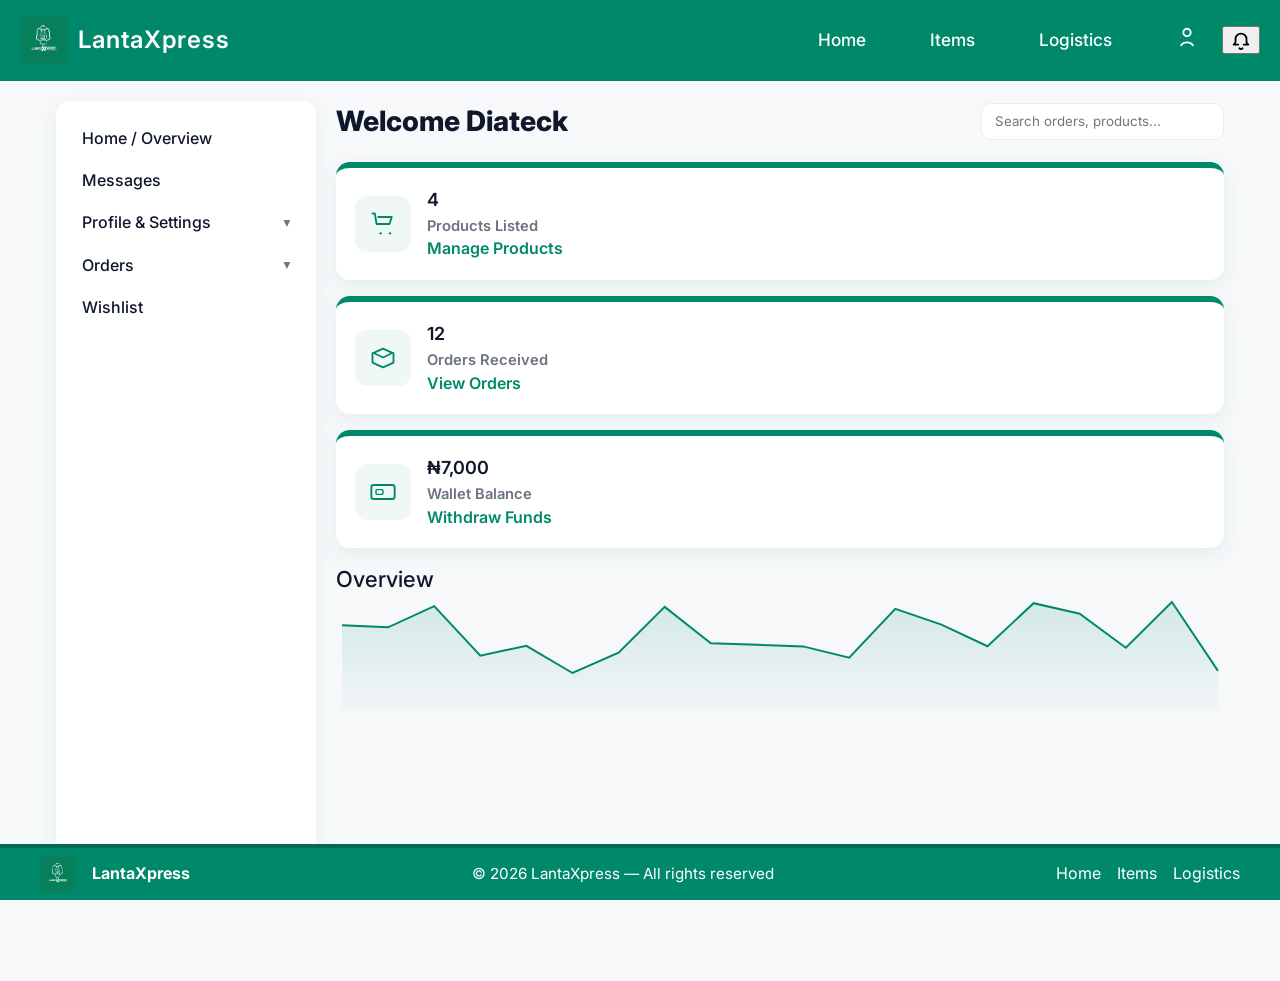
==== account.html @ f7e136f2 "feat(header): restore hamburger menu and add notification bell on account page" ====
<!doctype html>
<html lang="en">
<head>
  <meta charset="utf-8">
  <meta name="viewport" content="width=device-width,initial-scale=1">
  <title>Account Dashboard - Lanta Xpress</title>
  <link rel="preconnect" href="https://fonts.googleapis.com">
  <link rel="preconnect" href="https://fonts.gstatic.com" crossorigin>
  <link href="https://fonts.googleapis.com/css2?family=Inter:wght@400;500;600&family=Roboto:wght@400;500&display=swap" rel="stylesheet">
  <link rel="stylesheet" href="style.css">
  <style>
    /* Dashboard responsive layout and styles inspired by the provided screenshot */
    :root { --dash-bg: #f6f8fa; --card-bg: #fff; --accent: #00886a; --accent-2: #3dbb8d; --muted:#6b7280; --shadow: 0 6px 18px rgba(0,136,106,0.08); }
    html,body{height:100%;}
    body { margin:0; display:flex; flex-direction:column; min-height:100vh; font-family: Inter, system-ui, -apple-system, 'Segoe UI', Roboto, 'Helvetica Neue', Arial; background:var(--dash-bg); color:#111827; }
    main.container{flex:1 0 auto}
    header.header{background:var(--accent);padding:1rem 1.25rem;border-bottom:1px solid rgba(0,0,0,0.04);color:#fff}
    header.header .brand-name, header.header .header-icons, header.header .nav a{color:#fff}
    /* remove white frame so header appears as a plain green bar */
    header.header .logo{background:transparent;padding:0;border-radius:8px}
    .menu-btn{background:transparent;border:0;color:#fff;font-size:20px;padding:6px 8px;border-radius:6px}
    .nav a{color:inherit}
    .logo-area{display:flex;align-items:center;gap:.6rem}
    .logo{width:48px;height:48px;border-radius:8px;object-fit:cover}
    .brand-name{font-weight:700;color:var(--muted)}
    .container{max-width:1200px;margin:1.25rem auto;padding:0 1rem}

    /* Two-column layout: left sidebar, right content */
    .ax-layout{display:flex;gap:1.25rem;align-items:flex-start}
    .ax-sidebar{width:260px;background:var(--card-bg);padding:1rem;border-radius:14px;box-shadow:var(--shadow);height:calc(100vh - 120px);overflow:auto;position:sticky;top:20px}
    .ax-main{flex:1}

    /* Top welcome header inside main area */
    .ax-topbar-row{display:flex;align-items:center;justify-content:space-between;margin-bottom:1.25rem}
    .ax-welcome{font-size:28px;font-weight:800;color:#0f172a}
    .ax-actions input{padding:.6rem .8rem;border-radius:10px;border:1px solid #e6eef6;min-width:220px}

    /* Big vertical cards matching screenshot */
    .ax-cards{display:flex;flex-direction:column;gap:1rem;margin-bottom:1rem}
    .ax-card{display:flex;align-items:center;gap:1rem;background:var(--card-bg);padding:1.2rem;border-radius:14px;border-top:6px solid var(--accent);box-shadow:var(--shadow)}
    .ax-card .ax-icon{width:56px;height:56px;background:rgba(0,136,106,0.06);border-radius:12px;display:flex;align-items:center;justify-content:center;color:var(--accent);font-size:22px}
    .ax-card-title{font-size:0.92rem;color:var(--muted);font-weight:600}
    .ax-card-value{font-size:18px;font-weight:600;color:#0f172a;margin-bottom:.2rem}
    .ax-card .ax-icon svg{display:block;max-width:28px;max-height:28px}
    .ax-card-action .ax-link {
      color: var(--accent);
      font-weight: 600;
      text-decoration: none;
    }
    .ax-card-action .ax-link:hover { text-decoration: underline; }

    /* Sections and tables */
    .ax-sections{margin-top:0}
    .ax-section{background:transparent;padding:0}
    .ax-table{width:100%;border-collapse:collapse;background:var(--card-bg);border-radius:10px;overflow:hidden}
    .ax-table th,.ax-table td{padding:.85rem;border-bottom:1px solid #f3f4f6}

    /* Sidebar nav styles */
    .ax-side-nav ul{list-style:none;padding:0;margin:0}
    .ax-side-nav li{margin:0}
    .ax-side-nav a{display:flex;align-items:center;gap:.6rem;padding:.6rem;border-radius:10px;color:#0f172a;text-decoration:none;position:relative}
    .ax-side-nav a:hover{background:rgba(0,136,106,0.04)}
    /* submenu hidden by default, shown when parent has .open */
    .ax-side-sub{display:none;padding-left:.6rem;margin-top:.25rem}
    .ax-side-item.open > .ax-side-sub{display:block}
    /* small arrow indicator on links that have children */
    .ax-side-link.has-children::after{
      content: '▾';
      position: absolute;
      right: 0.6rem;
      font-size: 0.85rem;
      color: var(--muted);
      transform-origin: center;
      transition: transform .18s ease;
    }
    .ax-side-item.open > .ax-side-link.has-children::after{ transform: rotate(180deg); color: var(--accent); }
    .ax-side-nav a.active{background:linear-gradient(90deg,var(--accent),var(--accent-2));color:#fff}
    .ax-side-sub{padding-left:.6rem;margin-top:.25rem}

    /* Responsive: tablet and below stack sidebar on top */
    @media (max-width:1024px){ .container{max-width:960px} .ax-sidebar{width:240px;height:auto;position:relative;top:auto} }
    @media (max-width:800px){ .ax-layout{flex-direction:column} .ax-sidebar{width:100%;height:auto;position:relative} .ax-welcome{font-size:22px} .ax-cards{flex-direction:row;flex-wrap:wrap} .ax-card{flex:1 1 48%} }
      /* On small screens hide the sidebar by default and let the header hamburger toggle it */
      @media (max-width:800px) {
        .ax-sidebar { display: none; }
        .ax-layout.ax-sidebar-open .ax-sidebar { display: block; }
        /* when sidebar opens, push main content below for clarity */
        .ax-layout.ax-sidebar-open .ax-main { margin-top: 0.75rem; }
      }
    @media (max-width:480px){ .ax-card{flex:1 1 100%} .ax-welcome{font-size:18px} .ax-actions input{min-width:120px} }
    /* On small screens hide the header dropdown completely and use the sidebar */
    .menu-backdrop{display:none !important}
    @media (max-width:600px) {
      .nav ul { display: none !important; }
      .nav .nav-close { display: none !important; }
      #menu-backdrop { display: none !important; }
    }
    /* Desktop / tablet footer + hide mobile-only elements on larger viewports */
    @media (min-width:800px) {
      .mobile-bottom-nav { display: none; }
      .site-footer { display: block; }
      /* make footer fixed to viewport bottom on larger screens and ensure content has padding */
      .site-footer { position: fixed; left: 0; right: 0; bottom: 0; height: 56px; z-index: 1500; display:flex; align-items:center; }
      main.container { padding-bottom: 80px; }
      /* remove the X icon on larger screens */
      .nav .nav-close { display: none !important; }
    }
    /* Footer styling: green background, green top border, white text */
    .site-footer {
      background: var(--accent);
      color: #fff;
      border-top: 4px solid #006b54;
      flex-shrink: 0;
    }
    .site-footer .container { color: #fff !important; }
    .site-footer a { color: #fff !important; text-decoration: none; }
    .site-footer a:hover { text-decoration: underline; opacity: 1; }
    /* Hide the desktop footer on mobile devices since mobile bottom nav exists */
    @media (max-width:799px) {
      .site-footer { display: none !important; }
    }
  </style>
  <link rel="stylesheet" href="typography.css">
</head>
<body>
  <header class="header">
    <div class="logo-area"><img src="assets/lantalogo2.jpg" alt="Lanta" class="logo"><span class="brand-name">LantaXpress</span></div>
    <nav class="nav">
      <ul id="main-menu">
        <li><a href="index.html">Home</a></li>
        <li><a href="items.html">Items</a></li>
        <li><a href="logistics.html">Logistics</a></li>
        <li>
          <a href="account.html" aria-label="Account" title="Account">
            <svg width="22" height="22" viewBox="0 0 24 24" fill="none" stroke="currentColor" stroke-width="2" stroke-linecap="round" stroke-linejoin="round" aria-hidden="true">
              <circle cx="12" cy="7" r="4" />
              <path d="M5.5 21a8.38 8.38 0 0 1 13 0" />
            </svg>
          </a>
        </li>
      </ul>
      <button type="button" class="nav-close" aria-label="Close menu">✕</button>
    </nav>
    <div class="header-icons">
      <div style="display:flex;align-items:center;gap:0.5rem">
        <button class="menu-btn" aria-label="Toggle menu" aria-expanded="false" aria-controls="main-menu">☰</button>
        <button class="notif-btn" aria-label="Notifications">
          <svg class="notif-icon" width="22" height="22" viewBox="0 0 24 24" fill="none" stroke="currentColor" stroke-width="2" stroke-linecap="round" stroke-linejoin="round" aria-hidden="true">
            <path d="M15 17h5l-1.405-1.405A2.032 2.032 0 0 1 18 14.158V11a6 6 0 1 0-12 0v3.159c0 .538-.214 1.055-.595 1.436L4 17h5" />
            <path d="M13.73 21a2 2 0 0 1-3.46 0" />
          </svg>
        </button>
      </div>
    </div>
  </header>
  <div id="menu-backdrop" class="menu-backdrop" aria-hidden="true"></div>

  <main class="container">
    <div id="account-dashboard" class="ax-layout">
      <aside class="ax-sidebar">
        <button class="ax-sidebar-toggle">Toggle</button>
        <!-- Sidebar items inserted by script -->
      </aside>
      <section class="ax-main">
        <!-- Main content injected by script -->
      </section>
    </div>
  </main>

  <script src="script.js"></script>
  <nav class="mobile-bottom-nav">
    <a href="index.html" class="nav-item">
      <span class="nav-icon"> 
        <svg width="22" height="22" viewBox="0 0 24 24" fill="none" stroke="#00886a" stroke-width="2" stroke-linecap="round" stroke-linejoin="round"><path d="M3 12L12 3l9 9"/><path d="M9 21V9h6v12"/></svg>
      </span>
      <span class="nav-label">Home</span>
    </a>
    <a href="items.html" class="nav-item">
      <span class="nav-icon">
        <svg width="22" height="22" viewBox="0 0 24 24" fill="none" stroke="#00886a" stroke-width="2" stroke-linecap="round" stroke-linejoin="round"><circle cx="9" cy="21" r="1"/><circle cx="20" cy="21" r="1"/><path d="M1 1h4l2.68 13.39a2 2 0 0 0 2 1.61h9.72a2 2 0 0 0 2-1.61L23 6H6"/></svg>
      </span>
      <span class="nav-label">Items</span>
    </a>
    <a href="logistics.html" class="nav-item">
      <span class="nav-icon">
        <svg width="22" height="22" viewBox="0 0 24 24" fill="none" stroke="#00886a" stroke-width="2" stroke-linecap="round" stroke-linejoin="round"><circle cx="12" cy="12" r="10"/><path d="M12 8v4l3 3"/></svg>
      </span>
      <span class="nav-label">Logistics</span>
    </a>
    <a href="account.html" class="nav-item active">
      <span class="nav-icon">
        <svg width="22" height="22" viewBox="0 0 24 24" fill="none" stroke="#00886a" stroke-width="2" stroke-linecap="round" stroke-linejoin="round"><circle cx="12" cy="7" r="4"/><path d="M5.5 21a8.38 8.38 0 0 1 13 0"/></svg>
      </span>
      <span class="nav-label">Account</span>
    </a>
  </nav>
  <!-- Footer for larger screens (desktop / laptop / tablet) -->
  <footer class="site-footer" role="contentinfo" aria-label="Site footer">
    <div class="container" style="display:flex;align-items:center;justify-content:space-between;padding:1rem 0;">
      <div style="display:flex;align-items:center;gap:1rem">
        <img src="assets/lantalogo2.jpg" alt="Lanta" style="width:36px;height:36px;border-radius:6px;object-fit:cover">
        <div style="font-weight:700">LantaXpress</div>
      </div>
      <div style="font-size:.95rem">© 2026 LantaXpress — All rights reserved</div>
      <div style="display:flex;gap:1rem">
        <a href="index.html" style="text-decoration:none">Home</a>
        <a href="items.html" style="text-decoration:none">Items</a>
        <a href="logistics.html" style="text-decoration:none">Logistics</a>
      </div>
    </div>
  </footer>
</body>
</html>
---- style.css ----
@media (min-width: 601px) {
  .mobile-cart-btn {
    display: none !important;
  }
}
@media (min-width: 601px) {
  .mobile-bottom-nav {
    display: none !important;
  }
}
@media (max-width: 600px) {
  .hero-marquee {
    width: 100vw;
    min-width: 0;
    max-width: 100vw;
    height: 90px;
    margin-left: 0;
    margin-right: 0;
    border-radius: 14px;
    overflow-x: auto;
    background: #e6f7f3;
    border: 1.5px solid #d0eae2;
    box-shadow: 0 2px 8px rgba(0,0,0,0.04);
    padding: 0.1rem 0;
    display: flex;
    align-items: center;
    justify-content: flex-start;
    margin-bottom: 0.1rem;
    box-sizing: border-box;
    .header-icons {
      flex-direction: row;
      gap: 0.5rem;
      align-items: center;
      justify-content: flex-end;
    }
    .cart-btn, .menu-btn {
      display: flex;
      align-items: center;
      justify-content: center;
      padding: 0.1rem;
    }
    .cart-icon {
      width: 20px;
      height: 20px;
    }
  }
  .marquee-track {
    gap: 0.4rem;
    align-items: center;
    padding-left: 0.1rem;
  }
  .marquee-item {
    background: #fff;
    border-radius: 10px;
    box-shadow: 0 1px 4px rgba(0,0,0,0.08);
    width: 60px;
    height: 60px;
    display: flex;
    align-items: center;
    justify-content: center;
    margin-bottom: 0;
    padding: 2px;
  }
  .marquee-track img {
    width: 80px;
    height: 80px;
    border-radius: 14px;
    background: #fff;
    box-shadow: 0 2px 8px rgba(0,0,0,0.08);
    margin-bottom: 0;
    display: block;
    object-fit: cover;
  }
}
/* Lanta Xpress Professional E-commerce Styles */
.cart-btn {
  background: none !important;
  border: none !important;
  box-shadow: none !important;
  padding: 0.1rem;
  display: flex;
  align-items: center;
  justify-content: center;
  cursor: pointer;
}
.cart-icon {
  width: 22px;
  height: 22px;
  stroke: #fff;
  display: block;
  background: none !important;
  box-shadow: none !important;
  border: none !important;
}
  .cart-btn {
    background: none !important;
    border: none !important;
    box-shadow: none !important;
    padding: 0.1rem;
    display: flex;
    align-items: center;
    justify-content: center;
    cursor: pointer;
  }
  .cart-icon {
    width: 20px;
    height: 20px;
    stroke: #fff;
    background: none !important;
    box-shadow: none !important;
    border: none !important;
  }
:root {
  --green: #00886a;
  --accent: #ff7a3d;
  --dark: #2b0b0b;
  --light: #e6f7f3;
  --gray: #f8f8f8;
  --radius: 16px;
  --shadow: 0 4px 16px rgba(0,0,0,0.10);
  --font-main: 'Segoe UI', Arial, sans-serif;
}

html, body {
  height: 100%;
  margin: 0;
  padding: 0;
  font-family: var(--font-main);
  background: var(--gray);
  color: var(--dark);
}

body {
  min-height: 100vh;
  display: flex;
  flex-direction: column;
}
main {
  flex: 1 0 auto;
}

/* ===== Responsive layout helpers (fluid, safe under zoom) ===== */
/* Use box-sizing everywhere for predictable sizing */
*, *::before, *::after { box-sizing: border-box; }

/* Fluid typography that scales gently across viewports */
html { font-size: clamp(14px, 1.05vw + 0.6rem, 18px); }

/* Reusable centered container with safe max width */
.container {
  width: 100%;
  max-width: 1200px; /* desktop cap */
  margin-left: auto;
  margin-right: auto;
  padding-left: 1rem;
  padding-right: 1rem;
}

/* Make images and media responsive so they never overflow their containers */
img, picture, video, iframe { max-width: 100%; height: auto; display: block; }

/* Flexible product grid fallback (keeps items inside viewport when zoomed) */
.products-cards, .item-cards {
  display: grid;
  grid-template-columns: repeat(auto-fit, minmax(160px, 1fr));
  gap: 1rem;
}

/* Prevent accidental horizontal overflow while keeping accessibility preserved.
   If you see clipped content, increase container padding or adjust specific elements. */
html, body { overflow-x: hidden; }

/* Slightly narrower container on tablets to keep comfortable line-length */
@media (min-width: 769px) and (max-width: 1024px) {
  .container { max-width: 900px; }
}

@media (max-width: 768px) {
  .container { padding-left: 0.75rem; padding-right: 0.75rem; }
}

/* End responsive helpers */

/* Category sections: hidden by default, shown when activated by JS */
.category-section { display: none; }
.category-section.active { display: block; }

/* Make All Products board clearly clickable */
.section[data-category="appliances"] { cursor: pointer; }

/* Sidebar category link styling: match site green and remove underlines */
.sidebar a.category-link {
  color: var(--green);
  text-decoration: none;
  display: inline-block;
}
.sidebar a.category-link:visited {
  color: var(--green);
}
.sidebar a.category-link:hover,
.sidebar li.active a.category-link {
  color: var(--green);
  text-decoration: none;
  font-weight: 700;
}
.sidebar a.category-link:focus {
  outline: 3px solid rgba(0,136,106,0.12);
  outline-offset: 2px;
}


.header {
  display: flex;
  align-items: center;
  background: var(--green);
  padding: 0.75rem 1rem;
  position: sticky;
  top: 0;
  z-index: 10;
}

/* Header icons spacing and icon styles */
.header .header-icons { display:flex; align-items:center; margin-left: 0.5rem; }
.header .header-icons .cart-btn { margin-right: 0.4rem; }
.notif-icon { width:22px; height:22px; display:block; stroke:currentColor; }

@media (min-width: 601px) {
  .header {
    display: flex;
    align-items: center;
    justify-content: space-between;
  }
  .logo-area {
    flex: 0 0 auto;
  }
  .nav {
    display: flex;
    align-items: center;
    margin-left: auto;
  }
  #main-menu {
    display: flex;
    align-items: center;
    flex-direction: row;
  }
  .cart-btn {
    margin-right: 0.5rem;
    order: 0;
  }
  #main-menu > .cart-btn {
    margin-right: 0.5rem;
    order: 0;
  }
  #main-menu > li {
    order: 1;
  }
}
.logo-area {
  display: flex;
  align-items: center;
  gap: 0.5rem;
}
.logo {
  height: 48px;
  border-radius: 8px;
}
.brand-name {
  color: #fff;
  font-size: 1.5rem;
  font-weight: bold;
  letter-spacing: 1px;
}
.nav ul {
  list-style: none;
  display: flex;
  gap: 2rem;
  margin: 0;
  padding: 0;
}
.nav a {
  color: #fff;
  text-decoration: none;
  font-weight: 500;
  font-size: 1.08rem;
  padding: 0.5rem 1rem;
  border-radius: 6px;
  transition: background 0.2s;
}
.nav a:hover {
  background: rgba(255,255,255,0.10);
}
.menu-btn {
  display: none;
}
@media (max-width: 700px) {
  .nav ul { gap: 1rem; }
  .brand-name { font-size: 1.1rem; }

/* Mobile: keep category options visible at top by making sidebar sticky */
@media (max-width: 600px) {
  .sidebar {
    position: sticky;
    top: 68px; /* leave space for the sticky header */
    z-index: 15;
    background: #fff;
    padding-top: 0.45rem;
    padding-bottom: 0.45rem;
    margin-bottom: 0.5rem;
  }
  .sidebar ul {
    display: flex;
    flex-direction: row;
    gap: 0.8rem;
    overflow-x: auto;
    padding-left: 0.6rem;
    padding-right: 0.6rem;
    margin: 0;
  }
  .sidebar li { margin-bottom: 0; white-space: nowrap; }
}
}

.hero {
  background: #fff;
  padding: 2rem 1rem 1.5rem 1rem;
  border-bottom: 4px solid var(--green);
  display: flex;
  flex-wrap: wrap;
  align-items: center;
  justify-content: space-between;
  gap: 2rem;
}
.hero-content {
  max-width: 480px;
}
.hero h1 {
  font-size: 2.3rem;
  font-weight: 800;
  margin: 0 0 1rem 0;
  color: var(--dark);
}
.highlight {
  color: var(--green);
}
.highlight-orange {
  color: var(--accent);
}
.subtitle {
  font-size: 1.1rem;
  color: var(--dark);
  margin-bottom: 1.2rem;
}
.cta-btn {
  display: inline-block;
  background: var(--green);
  color: #fff;
  padding: 0.75rem 2rem;
  border-radius: 30px;
  font-size: 1.1rem;
  text-decoration: none;
  font-weight: bold;
  transition: background 0.2s;
  box-shadow: var(--shadow);
}
.cta-btn:hover {
  background: var(--accent);
}
.hero-marquee {
  flex: 1 1 350px;
  min-width: 320px;
  overflow: hidden;
  border-radius: var(--radius);
  box-shadow: var(--shadow);
  background: var(--light);
  padding: 0.5rem 0;
  position: relative;
  height: 170px;
}
.marquee-track {
  display: flex;
  gap: 1.5rem;
  align-items: center;
  will-change: transform;
  animation: marquee-left 18s linear infinite;
}
.marquee-track img {
  flex-shrink: 0;
  width: 150px;
  height: 150px;
  object-fit: cover;
  border-radius: 12px;
  box-shadow: 0 2px 8px rgba(0,0,0,0.08);
  background: #fff;
}
@keyframes marquee-left {
  0% { transform: translateX(0); }
  100% { transform: translateX(-50%); }
}

.features {
  background: var(--light);
  padding: 2rem 1rem;
  color: var(--dark);
}
.features-list {
  display: flex;
  gap: 2rem;
  justify-content: center;
  margin-top: 1.5rem;
  flex-wrap: wrap;
}
.feature {
  background: #fff;
  border-radius: var(--radius);
  box-shadow: var(--shadow);
  padding: 2rem 1.5rem;
  width: 320px;
  min-width: 220px;
  border: 1px solid #e0e0e0;
  display: flex;
  flex-direction: column;
  align-items: flex-start;
  transition: box-shadow 0.2s;
  color: var(--dark);
  margin-bottom: 1rem;
}
.feature h3 {
  color: var(--green);
  margin-top: 0;
}
.feature:hover {
  box-shadow: 0 8px 24px rgba(0,136,106,0.12);
}

.items-section {
  background: #fff;
  padding: 2rem 1rem;
}
.items-section h2 {
  font-size: 2rem;
  color: var(--dark);
  margin-bottom: 1.5rem;
}
.item-cards {
/* Products section uses same grid as item-cards */
.products-cards {
  display: grid;
  grid-template-columns: repeat(auto-fit, minmax(220px, 1fr));
  gap: 2rem;
  justify-items: center;
}
  display: grid;
  grid-template-columns: repeat(auto-fit, minmax(220px, 1fr));
  gap: 2rem;
  justify-items: center;
}
.item-card {
/* Products section uses same card style as item-cards */
.products-cards .item-card {
  background: var(--light);
  border-radius: var(--radius);
  box-shadow: var(--shadow);
  padding: 1.2rem 1rem 1rem 1rem;
  width: 100%;
  max-width: 270px;
  min-width: 200px;
  display: flex;
  flex-direction: column;
  align-items: center;
  transition: box-shadow 0.2s, transform 0.2s;
  cursor: pointer;
}
.products-cards .item-card img {
  width: 100%;
  height: 140px;
  object-fit: cover;
  border-radius: 12px;
  margin-bottom: 0.7rem;
  background: #fff;
}
.products-cards .item-card h4 {
  margin: 0 0 0.3rem 0;
  color: var(--dark);
  font-size: 1.1rem;
  font-weight: 700;
  text-align: center;
}
.products-cards .item-price-rating {
  display: flex;
  justify-content: space-between;
  align-items: center;
  width: 100%;
  margin: 0.2rem 0 0.5rem 0;
  font-size: 1rem;
}
.products-cards .item-price {
  color: #00886a;
  font-weight: bold;
}
.products-cards .item-rating {
  color: #ff7a3d;
  font-weight: 600;
  font-size: 1rem;
  margin-left: 0.5rem;
}
.products-cards .add-to-cart-btn {
  width: 100%;
  padding: 0.5rem 0;
  background: #00886a;
  color: #fff;
  border: none;
  border-radius: 8px;
  font-size: 1rem;
  font-weight: 600;
  cursor: pointer;
  transition: background 0.2s;
  margin-top: 0.2rem;
  box-shadow: 0 2px 8px rgba(0,0,0,0.04);
}
.products-cards .add-to-cart-btn:hover {
  background: #ff7a3d;
}
.products-cards .item-card:hover {
  box-shadow: 0 8px 24px rgba(0,136,106,0.12);
  transform: translateY(-4px) scale(1.03);
}
  background: var(--light);
  border-radius: var(--radius);
  box-shadow: var(--shadow);
  padding: 1.2rem 1rem 1rem 1rem;
  width: 100%;
  max-width: 270px;
  min-width: 200px;
  display: flex;
  flex-direction: column;
  align-items: center;
  transition: box-shadow 0.2s, transform 0.2s;
  cursor: pointer;
}
.item-card img {
  width: 100%;
  height: 140px;
  object-fit: cover;
  border-radius: 12px;
  margin-bottom: 0.7rem;
  background: #fff;
}
.item-card h4 {
  margin: 0 0 0.3rem 0;
  color: var(--dark);
  font-size: 1.1rem;
  font-weight: 700;
  text-align: center;
}
.item-price-rating {
  display: flex;
  justify-content: space-between;
  align-items: center;
  width: 100%;
  margin: 0.2rem 0 0.5rem 0;
  font-size: 1rem;
}
.item-price {
  color: #00886a;
  font-weight: bold;
}
.item-rating {
  color: #ff7a3d;
  font-weight: 600;
  font-size: 1rem;
  margin-left: 0.5rem;
}
.add-to-cart-btn {
  width: 100%;
  padding: 0.5rem 0;
  background: #00886a;
  color: #fff;
  border: none;
  border-radius: 8px;
  font-size: 1rem;
  font-weight: 600;
  cursor: pointer;
  transition: background 0.2s;
  margin-top: 0.2rem;
  box-shadow: 0 2px 8px rgba(0,0,0,0.04);
}
.add-to-cart-btn:hover {
  background: #ff7a3d;
}
.item-card:hover {
  box-shadow: 0 8px 24px rgba(0,136,106,0.12);
  transform: translateY(-4px) scale(1.03);
}

.footer {
  background: var(--green);
  color: #fff;
  padding: 1.5rem 2rem;
  width: 100%;
  box-sizing: border-box;
  margin-top: auto;
}
.footer-content {
  display: flex;
  align-items: center;
  justify-content: center;
  gap: 1.5rem;
  max-width: 1200px;
  margin: 0 auto;
  padding: 0 1rem;
}
.footer-img {
  height: 48px;
  border-radius: 8px;
  box-shadow: 0 2px 8px rgba(0,0,0,0.10);
}
.footer-content p {
  font-size: 1.2rem;
  font-weight: 500;
  margin: 0;
}

@media (max-width: 1200px) {
  .item-card, .feature { width: 280px; }
}
@media (max-width: 900px) {
  .header { flex-direction: row; }
  .hero { flex-direction: column; align-items: flex-start; }
  .hero-marquee { min-width: 100%; }
  .features-list, .item-cards {
    flex-direction: column;
    align-items: center;
    width: 100%;
    max-width: 100vw;
    box-sizing: border-box;
  }
  .feature, .item-card {
    width: 95vw;
    max-width: 350px;
    min-width: 180px;
  }
}
@media (max-width: 700px) {
  .header { flex-direction: row; gap: 0.5rem; }
  .brand-name { font-size: 1.1rem; }
  .nav ul { gap: 0.5rem; }
}
@media (max-width: 600px) {
  .header { flex-direction: row; justify-content: space-between; align-items: center; gap: 0; padding: 0.5rem 0.5rem; }
  .logo { height: 36px; }
  .brand-name { font-size: 1rem; }
  .nav ul {
    flex-direction: column;
    gap: 0.5rem;
    position: absolute;
    top: 60px;
    right: 10px;
    background: var(--green);
    border-radius: 10px;
    box-shadow: 0 4px 16px rgba(0,0,0,0.10);
    padding: 1rem 1.5rem;
    display: none;
    z-index: 100;
  }
  .nav ul.show {
    display: flex;
  }
  .menu-btn {
    display: block;
    background: transparent;
    border: none;
    color: #fff;
    font-size: 2rem;
    margin-left: auto;
    z-index: 101;
  }
  .hero {
    flex-direction: column;
    align-items: flex-start;
    padding: 1rem 0.2rem 0.5rem 0.2rem;
    gap: 1rem;
  }
  .hero-content { max-width: 100%; }
  .hero h1 { font-size: 1.1rem; }
  .hero-marquee {
    width: 100vw;
    min-width: 0;
    max-width: 100vw;
    height: 100px;
    margin-left: -8px;
    margin-right: -8px;
    border-radius: 12px;
    overflow-x: hidden;
    background: #e6f7f3;
    border: 1.5px solid #d0eae2;
    box-shadow: 0 2px 8px rgba(0,0,0,0.04);
    padding: 0.5rem 0 0.2rem 0;
    display: flex;
    align-items: center;
    justify-content: flex-start;
    margin-bottom: 0.5rem;
  }
  .hero-marquee {
    margin-left: auto;
    margin-right: auto;
    box-sizing: border-box;
  }
  .feature {
    max-width: 95vw;
    width: 100%;
    margin-left: auto;
    margin-right: auto;
    box-sizing: border-box;
  }
  .item-cards {
    display: grid;
    grid-template-columns: 1fr 1fr;
    gap: 1rem;
    justify-items: center;
  }
  .item-card {
    width: 100%;
    max-width: 170px;
    min-width: 120px;
    padding: 0.7rem 0.4rem 0.5rem 0.4rem;
    box-sizing: border-box;
    border-radius: 14px;
    display: flex;
    flex-direction: column;
    align-items: center;
    justify-content: flex-start;
  }
  .item-card img {
    width: 100%;
    height: 80px;
    border-radius: 10px;
    object-fit: cover;
    margin-bottom: 0.3rem;
  }
  .item-card h4 {
    font-size: 0.95rem;
    text-align: center;
    margin: 0 0 0.2rem 0;
    font-weight: 700;
  }
  .item-price-rating {
    font-size: 0.9rem;
    margin-bottom: 0.2rem;
  }
  .add-to-cart-btn {
    font-size: 0.9rem;
    padding: 0.35rem 0;
  }
  .recent-listings-section {
    background: #fff;
    padding: 2rem 1rem;
    margin-top: 1.5rem;
  }
  .recent-listings-cards {
    display: grid;
    grid-template-columns: 1fr 1fr;
    gap: 1rem;
    justify-items: center;
  }
  .recent-listing-card {
    width: 90px;
    height: 110px;
    min-width: 0;
    max-width: 100%;
    padding: 0.5rem 0.3rem 0.3rem 0.3rem;
    box-sizing: border-box;
    margin: 0;
    border-radius: 14px;
    background: #e6f7f3;
    display: flex;
    flex-direction: column;
    align-items: center;
    justify-content: flex-start;
    box-shadow: 0 2px 8px rgba(0,0,0,0.04);
  }
  .recent-listing-card img {
    width: 80px;
    height: 60px;
    border-radius: 10px;
    object-fit: cover;
    margin-bottom: 0.3rem;
  }
  .recent-listing-card h4 {
    font-size: 0.85rem;
    text-align: center;
    margin: 0;
    font-weight: 600;
    color: #2b0b0b;
  }
  .recent-listing-price {
    color: #00886a;
    font-weight: bold;
    font-size: 0.85rem;
    margin-top: 0.1rem;
  }
  .footer {
    display: none !important;
  }
  .mobile-bottom-nav {
    position: fixed;
    left: 0;
    right: 0;
    bottom: 0;
    width: 100vw;
    height: 60px;
    background: #fff;
    border-top: 1.5px solid #e0e0e0;
    display: flex;
    justify-content: space-around;
    align-items: center;
    z-index: 1000;
    box-shadow: 0 -2px 8px rgba(0,0,0,0.04);
  }
  .mobile-bottom-nav .nav-item {
    display: flex;
    flex-direction: column;
    align-items: center;
    justify-content: center;
    color: #00886a;
    text-decoration: none;
    font-size: 0.85rem;
    flex: 1;
    height: 100%;
    transition: color 0.2s;
  }
  .mobile-bottom-nav .nav-item:active,
  .mobile-bottom-nav .nav-item:focus {
    color: #ff7a3d;
  }
  .mobile-bottom-nav .nav-icon {
    font-size: 1.4rem;
    margin-bottom: 2px;
    display: block;
  }
  .mobile-bottom-nav .nav-logo {
    width: 22px;
    height: 22px;
    border-radius: 50%;
    margin-bottom: 2px;
    object-fit: cover;
    border: 1.5px solid #00886a;
  }
  .mobile-bottom-nav .nav-label {
    font-size: 0.75rem;
    margin-top: 0;
    font-weight: 500;
  }
  body {
    padding-bottom: 60px !important;
  }
  main, .items-section, .recent-listings-section {
    padding-bottom: 80px !important;
  }
  .item-cards {
    display: grid;
    grid-template-columns: 1fr 1fr;
    gap: 0.3rem;
    justify-items: center;
  }
  .item-card {
    opacity: 0;
    transform: translate3d(0,0,0);
    will-change: transform, opacity;
    transition: transform 320ms cubic-bezier(.2,.8,.2,1), opacity 220ms ease-in;
  }
  .item-card.slide-in-left,
  .item-card.slide-in-right {
    opacity: 1;
    transform: translate3d(0,0,0);
    transition-delay: 0s;
  }
  /* smaller translate distance and 3D transform for GPU acceleration */
  .item-cards .item-card:nth-child(odd):not(.slide-in-left) {
    transform: translate3d(-24px,0,0);
  }
  .item-cards .item-card:nth-child(even):not(.slide-in-right) {
    transform: translate3d(24px,0,0);
  }
}
/* Make footer sit at the bottom on tablet devices (prevent it floating mid-page) */
@media (min-width: 601px) and (max-width: 1024px) {
  .footer {
    position: fixed;
    left: 0;
    right: 0;
    bottom: 0;
    width: 100%;
    z-index: 900;
    box-shadow: 0 -4px 12px rgba(0,0,0,0.08);
    margin-top: 0; /* ensure no auto margin interferes */
  }
  /* prevent content from being hidden behind the fixed footer */
  body {
    padding-bottom: 90px; /* footer height + some breathing room */
  }
  main {
    padding-bottom: 0; /* keep any existing padding rules from doubling */
  }
}

/* ===== Logistics page specific styles ===== */
.logistics-hero {
  background: linear-gradient(180deg, rgba(0,136,106,0.06), rgba(255,255,255,0));
  padding: 2.2rem 0.8rem;
  border-bottom: 1px solid rgba(0,0,0,0.04);
}
.features-list { gap: 1rem; }
.cards { display:flex; gap:1rem; flex-wrap:wrap; }
.card, .feature { min-height:140px; }
.tabs { display:flex; gap:.6rem; }
.tab { padding:.5rem 0.9rem; border-radius:10px; background:#fff; border:1px solid #e8e8e8; cursor:pointer; font-weight:600; }
.tab.active { background:linear-gradient(90deg,var(--green),var(--accent)); color:#fff; box-shadow: 0 6px 18px rgba(0,136,106,0.12); }
.booking-form { display:flex; flex-direction:column; gap:.6rem; max-width:720px; }
.booking-form label { display:flex; flex-direction:column; gap:.35rem; font-size:0.98rem; }
.booking-form input[type="text"], .booking-form input[type="tel"], .booking-form textarea { padding:.6rem .8rem; border-radius:10px; border:1px solid #e6e6e6; background:#fff; }
.booking-form textarea { resize:vertical; }
.booking-form .cta-btn { padding:.6rem 1rem; border-radius:10px; }
#form-message { font-weight:700; }

@media (max-width: 700px) {
  .booking-form { width: 100%; }
  .tabs { gap:.4rem; }
  .tab { flex:1; text-align:center; }
}

/* end logistics styles */

/* ===== Animations (subtle, performant) ===== */
.fade-in-up { opacity: 0; transform: translateY(12px); transition: opacity 420ms ease, transform 420ms cubic-bezier(.2,.9,.2,1); }
.fade-in-up.visible { opacity: 1; transform: translateY(0); }

.feature { transition: transform 260ms ease, box-shadow 260ms ease; }
.feature:hover { transform: translateY(-6px) scale(1.01); box-shadow: 0 12px 36px rgba(0,136,106,0.12); }

.hero h1 { display:inline-block; transform-origin: left center; }
.heading-appear { opacity:0; transform: translateY(-8px) scale(.995); transition: transform 420ms cubic-bezier(.2,.9,.2,1), opacity 420ms ease; }
.heading-appear.visible { opacity:1; transform: translateY(0) scale(1); }

/* small pulse for CTA on hover */
.cta-btn { transition: transform 180ms ease, box-shadow 180ms ease; }
.cta-btn:hover { transform: translateY(-3px); box-shadow: 0 10px 30px rgba(0,0,0,0.08); }

/* subtle tab pulse on active */
.tab.active { animation: tabPulse 1500ms infinite; }
@keyframes tabPulse { 0% { box-shadow: 0 6px 18px rgba(0,136,106,0.12); } 50% { box-shadow: 0 10px 28px rgba(0,136,106,0.10); } 100% { box-shadow: 0 6px 18px rgba(0,136,106,0.12); } }

@media (prefers-reduced-motion: reduce) {
  .fade-in-up, .heading-appear, .tab.active { transition: none; animation: none !important; }
}

/* end animations */

/* Logistics visual placeholder styles */
.logistics-visual {
  width: 320px;
  height: 220px;
  border-radius: 14px;
  overflow: hidden;
  background: linear-gradient(180deg, rgba(0,136,106,0.04), rgba(255,255,255,0.02));
  display:flex;
  align-items:center;
  justify-content:center;
  box-shadow: 0 8px 28px rgba(0,0,0,0.06);
  border: 1px solid rgba(0,0,0,0.04);
}
.logistics-visual img {
  width: 100%;
  height: 100%;
  object-fit: cover;
  display:block;
  transform-origin: center;
  transition: transform 420ms cubic-bezier(.2,.9,.2,1), filter 320ms ease;
}

/* gentle floating animation */
.logistics-visual img { animation: floatY 6s ease-in-out infinite; }
@keyframes floatY {
  0% { transform: translateY(0) scale(1); }
  50% { transform: translateY(-6px) scale(1.015); }
  100% { transform: translateY(0) scale(1); }
}

.logistics-visual:hover img { transform: scale(1.03) translateY(-4px); filter: saturate(1.06) contrast(1.02); }

@media (max-width: 900px) {
  .logistics-visual { width: 46vw; height: 180px; }
}

@media (max-width: 600px) {
  .logistics-visual { width: 95vw; height: 160px; margin: 0 auto; }
}

/* make sure fade-in is respected */
.logistics-visual.fade-in-up { opacity:0; transform: translateY(10px); }
.logistics-visual.fade-in-up.visible { opacity:1; transform: translateY(0); transition: opacity 520ms ease, transform 520ms cubic-bezier(.2,.9,.2,1); }

/* ===== Mobile spinner overlay ===== */
.mobile-spinner-overlay {
  position: fixed;
  inset: 0;
  display: flex;
  align-items: center;
  justify-content: center;
  background: rgba(255,255,255,0.65);
  z-index: 3000;
  pointer-events: none; /* allow taps to pass when not intended */
}
.mobile-spinner-overlay.visible { pointer-events: auto; }
.mobile-spinner {
  width: 56px;
  height: 56px;
  border-radius: 50%;
  border: 6px solid rgba(0,0,0,0.08);
  border-top-color: var(--green);
  box-shadow: 0 8px 24px rgba(0,0,0,0.12);
  animation: spinner-rotate 900ms linear infinite;
}
@keyframes spinner-rotate { to { transform: rotate(360deg); } }

/* Reduced motion: show static indicator */
@media (prefers-reduced-motion: reduce) {
  .mobile-spinner { animation: none; transform: none; border-top-color: var(--green); }
}

/* small label under spinner for clarity */
.mobile-spinner-label { margin-top: 10px; font-weight:600; color:var(--dark); font-size:0.95rem; text-align:center; }

@media (min-width: 701px) {
  /* spinner is targeted at mobile; hide on larger screens */
  .mobile-spinner-overlay { display: none !important; }
}

/* ===== end spinner styles ===== */
---- typography.css ----
/* Typography system for LantaXpress
	 - Inter: UI / commerce elements (400,500,600)
	 - Roboto: long-form readable text (400,500)
	 - CSS variables defined in :root for easy theming
*/

:root{
	/* font families */
	--font-ui: 'Inter', system-ui, -apple-system, 'Segoe UI', 'Helvetica Neue', Arial, sans-serif;
	--font-body: 'Roboto', 'Helvetica Neue', Arial, sans-serif;

	/* allowed weights */
	--fw-regular: 400;
	--fw-medium: 500;
	--fw-semibold: 600;

	/* base scale */
	--base-font-size: 16px;
	--line-height: 1.45;
	--heading-line-height: 1.15;

	--color-body: #0f172a;
}

/* Base document settings */
html{font-size:var(--base-font-size);-webkit-font-smoothing:antialiased;-moz-osx-font-smoothing:grayscale}
body{font-family:var(--font-ui);font-weight:var(--fw-regular);font-size:1rem;line-height:var(--line-height);color:var(--color-body);margin:0}

/* Headings and UI text should use Inter (UI font).
	NOTE: keep color declarations out of this broad selector so components
	that have their own color (e.g. buttons, header) are not accidentally overridden. */
h1,h2,h3,h4,h5,h6{font-family:var(--font-ui);margin:0}
button,input,select,textarea{font-family:var(--font-ui)}

h1{font-size:2.25rem;font-weight:var(--fw-semibold);line-height:var(--heading-line-height)}
h2{font-size:1.75rem;font-weight:var(--fw-semibold);line-height:var(--heading-line-height)}
h3{font-size:1.375rem;font-weight:var(--fw-medium)}
h4{font-size:1.125rem;font-weight:var(--fw-medium)}
h5{font-size:1rem;font-weight:var(--fw-medium)}
h6{font-size:0.875rem;font-weight:var(--fw-medium)}

/* UI-specific elements (explicit selectors for e-commerce components) */
.header, .header * {font-family:var(--font-ui)}
.nav, .nav a{font-weight:var(--fw-medium)}
.logo-area .brand-name{font-weight:var(--fw-semibold)}
.item-card h4, .item-card .item-price, .item-card .add-to-cart-btn{font-family:var(--font-ui)}
.item-price{font-weight:var(--fw-semibold)}
.add-to-cart-btn, .cta-btn, .cart-btn{font-weight:var(--fw-medium)}
.category-label, .sidebar li, .ax-side-nav a{font-weight:var(--fw-medium)}
.badge{font-weight:var(--fw-medium);font-size:0.85rem}

/* Ensure header text (brand, nav links, icons) is white for readability on colored header backgrounds
	This rule is intentionally specific and placed later so it overrides previous color declarations. */
.header{color:#fff}
.header a, .header .brand-name, .header .nav-label, .header .menu-btn, .header .header-icons, .header .nav button{color:#fff}
.header .brand-name{font-weight:var(--fw-semibold)}
.header .nav a{color:inherit}

/* Make sure any common site components that use the green background have white text */
.cta-btn, .add-to-cart-btn, .footer, .nav ul, .nav ul.show, .tab.active, .mobile-bottom-nav .nav-item.active {
	color: #fff !important;
}

/* Mobile bottom nav labels should be green (on the light footer background) */
.mobile-bottom-nav .nav-item .nav-label {
	color: var(--green) !important;
}

/* Ensure svg icons inside mobile bottom nav inherit the green color where applicable */
.mobile-bottom-nav .nav-item svg { stroke: var(--green); }

/* Keep product prices and other inline UI text using the UI font but allow their colors to be set in `style.css` */
.item-price, .category-label, .badge{font-family:var(--font-ui)}


/* Long-form readable text must use Roboto. Use the utility class `.longform` on pages/components that are long prose. */
.longform, .product-description, .about-page, .faq-page, .policy-page, .terms-page{font-family:var(--font-body);font-weight:var(--fw-regular);line-height:1.6}
.longform h1,.longform h2,.longform h3{font-family:var(--font-body);font-weight:var(--fw-medium)}

/* Accessibility / readability tweaks */
p{margin:0 0 1rem 0}
small{font-size:.85rem}

/* Responsive adjustments */
@media (max-width:900px){
	html{font-size:15px}
	h1{font-size:1.9rem}
	h2{font-size:1.4rem}
}

@media (max-width:480px){
	html{font-size:14px}
	h1{font-size:1.6rem}
}

/* Prevent mixing fonts inside same component: where a component should use Roboto, apply `.longform` to its container. */
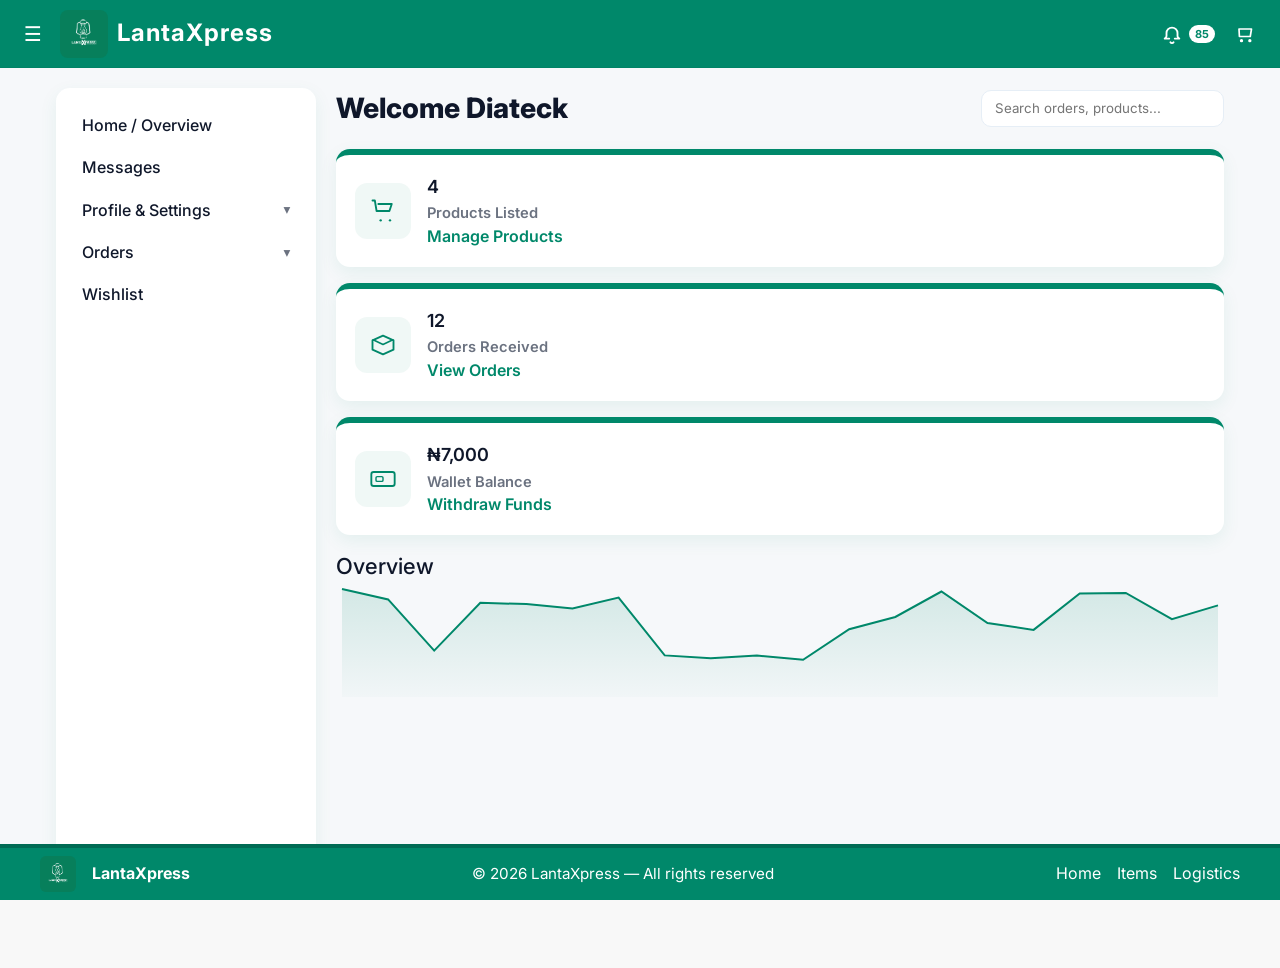
==== commit ce0496f4: "feat(account): simplified account header (hamburger + bell + cart) and scoped styles" ====
--- a/account.html
+++ b/account.html
@@ -123,34 +123,29 @@
   <link rel="stylesheet" href="typography.css">
 </head>
 <body>
-  <header class="header">
-    <div class="logo-area"><img src="assets/lantalogo2.jpg" alt="Lanta" class="logo"><span class="brand-name">LantaXpress</span></div>
-    <nav class="nav">
-      <ul id="main-menu">
-        <li><a href="index.html">Home</a></li>
-        <li><a href="items.html">Items</a></li>
-        <li><a href="logistics.html">Logistics</a></li>
-        <li>
-          <a href="account.html" aria-label="Account" title="Account">
-            <svg width="22" height="22" viewBox="0 0 24 24" fill="none" stroke="currentColor" stroke-width="2" stroke-linecap="round" stroke-linejoin="round" aria-hidden="true">
-              <circle cx="12" cy="7" r="4" />
-              <path d="M5.5 21a8.38 8.38 0 0 1 13 0" />
-            </svg>
-          </a>
-        </li>
-      </ul>
-      <button type="button" class="nav-close" aria-label="Close menu">✕</button>
-    </nav>
-    <div class="header-icons">
-      <div style="display:flex;align-items:center;gap:0.5rem">
-        <button class="menu-btn" aria-label="Toggle menu" aria-expanded="false" aria-controls="main-menu">☰</button>
-        <button class="notif-btn" aria-label="Notifications">
-          <svg class="notif-icon" width="22" height="22" viewBox="0 0 24 24" fill="none" stroke="currentColor" stroke-width="2" stroke-linecap="round" stroke-linejoin="round" aria-hidden="true">
-            <path d="M15 17h5l-1.405-1.405A2.032 2.032 0 0 1 18 14.158V11a6 6 0 1 0-12 0v3.159c0 .538-.214 1.055-.595 1.436L4 17h5" />
-            <path d="M13.73 21a2 2 0 0 1-3.46 0" />
-          </svg>
-        </button>
+  <header class="header account">
+    <div class="header-left" style="display:flex;align-items:center;gap:0.6rem">
+      <button class="menu-btn" aria-label="Open menu" aria-expanded="false" aria-controls="main-menu">☰</button>
+      <div class="logo-area">
+        <img src="assets/lantalogo2.jpg" alt="Lanta" class="logo">
+        <span class="brand-name">LantaXpress</span>
       </div>
+    </div>
+    <div class="header-actions" style="display:flex;align-items:center;gap:0.6rem">
+      <button class="notif-btn" aria-label="Notifications">
+        <svg class="notif-icon" width="22" height="22" viewBox="0 0 24 24" fill="none" stroke="currentColor" stroke-width="2" stroke-linecap="round" stroke-linejoin="round" aria-hidden="true">
+          <path d="M15 17h5l-1.405-1.405A2.032 2.032 0 0 1 18 14.158V11a6 6 0 1 0-12 0v3.159c0 .538-.214 1.055-.595 1.436L4 17h5" />
+          <path d="M13.73 21a2 2 0 0 1-3.46 0" />
+        </svg>
+        <span class="notif-badge" style="display:inline-block;min-width:20px;text-align:center;">85</span>
+      </button>
+      <button class="cart-btn" aria-label="Cart">
+        <svg class="cart-icon" width="22" height="22" viewBox="0 0 24 24" fill="none" stroke="currentColor" stroke-width="2" stroke-linecap="round" stroke-linejoin="round" aria-hidden="true">
+          <path d="M6 6h15l-1.5 9h-13z" />
+          <circle cx="9" cy="20" r="1" />
+          <circle cx="19" cy="20" r="1" />
+        </svg>
+      </button>
     </div>
   </header>
   <div id="menu-backdrop" class="menu-backdrop" aria-hidden="true"></div>
--- a/style.css
+++ b/style.css
@@ -219,10 +219,147 @@
   z-index: 10;
 }
 
+/* Homepage-specific header layout (keeps other pages unchanged) */
+.header.homepage {
+  background: #fff;
+  color: var(--dark);
+  flex-direction: column;
+  align-items: stretch;
+  padding: 0.6rem 1rem;
+}
+.header.homepage .header-top {
+  display: flex;
+  align-items: center;
+  justify-content: space-between;
+  gap: 0.5rem;
+}
+.header.homepage .logo-area .brand-name { color: var(--dark); }
+.header.homepage .header-actions { display:flex; align-items:center; gap:0.5rem; }
+.header.homepage .notif-btn {
+  position: relative;
+  background: transparent;
+  border: none;
+  color: var(--dark);
+  display: flex;
+  align-items: center;
+  justify-content: center;
+  padding: 6px;
+  border-radius: 8px;
+}
+.header.homepage .notif-badge {
+  position: absolute;
+  top: -6px;
+  right: -6px;
+  background: var(--green);
+  color: #fff;
+  font-size: 11px;
+  padding: 3px 6px;
+  border-radius: 999px;
+  font-weight: 700;
+  line-height: 1;
+  box-shadow: 0 1px 3px rgba(0,0,0,0.12);
+}
+.header.homepage .cart-icon { stroke: var(--dark); }
+.header.homepage .header-search { margin-top: 0.6rem; display: flex; flex-direction: column; gap: 0.45rem; align-items: stretch; }
+.header.homepage .search-form {
+  display: flex;
+  align-items: center;
+  gap: 0.5rem;
+  background: #fff;
+  border-radius: 999px;
+  padding: 6px 8px;
+  border: 1px solid #eee;
+  box-shadow: 0 2px 6px rgba(0,0,0,0.04);
+}
+.header.homepage .search-input { flex: 1; border: none; outline: none; padding: 10px 8px; font-size: 1rem; }
+.header.homepage .search-btn { background: #111; border: none; color: #fff; width: 40px; height: 40px; display:flex; align-items:center; justify-content:center; border-radius: 999px; }
+.header.homepage .camera-btn { background: transparent; border: none; padding: 6px; display:flex; align-items:center; justify-content:center; }
+.header.homepage .top-categories { display:flex; gap: 1rem; padding-top: 0.2rem; overflow-x: auto; }
+.header.homepage .top-categories .cat { color: #666; text-decoration: none; font-weight: 600; padding: 0.35rem 0; white-space: nowrap; }
+.header.homepage .top-categories .cat.active { color: var(--green); border-bottom: 3px solid var(--green); padding-bottom: 0.25rem; }
+
+
+/* Simplified account header: professional, green background, hamburger + bell + cart */
+.header.account {
+  background: var(--green);
+  color: #fff;
+  display: flex;
+  align-items: center;
+  justify-content: space-between;
+  padding: 0.6rem 1rem;
+}
+.header.account .logo-area { display:flex; align-items:center; gap:0.6rem; }
+.header.account .menu-btn { display: block; background: transparent; border: none; color: #fff; font-size: 1.25rem; padding: 6px 8px; border-radius: 8px; cursor: pointer; }
+.header.account .brand-name { color: #fff; font-weight: 700; }
+.header.account .header-actions { display:flex; align-items:center; gap:0.5rem; }
+.header.account .notif-badge { background: #fff; color: var(--green); font-weight:700; padding: 2px 6px; border-radius: 999px; font-size: 11px; margin-left: 6px; }
+.header.account .cart-icon, .header.account .notif-icon { stroke: #fff; }
+
+
+/* Slide-out menu (desktop / tablet) */
+.menu-backdrop {
+  position: fixed;
+  inset: 0;
+  background: rgba(0,0,0,0.36);
+  opacity: 0;
+  visibility: hidden;
+  transition: opacity 220ms ease, visibility 220ms ease;
+  z-index: 60;
+}
+.menu-backdrop.visible { opacity: 1; visibility: visible; }
+.slide-menu {
+  position: fixed;
+  left: 0;
+  top: 0;
+  height: 100%;
+  width: 300px;
+  max-width: 86%;
+  background: #fff;
+  box-shadow: 2px 0 28px rgba(0,0,0,0.12);
+  transform: translateX(-110%);
+  transition: transform 280ms cubic-bezier(.2,.9,.2,1);
+  z-index: 70;
+  padding: 1rem 1rem 2rem 1rem;
+  display: flex;
+  flex-direction: column;
+  gap: 0.75rem;
+}
+.slide-menu.open { transform: translateX(0); }
+.slide-menu .slide-close {
+  align-self: flex-end;
+  border: none;
+  background: transparent;
+  font-size: 1.2rem;
+  padding: 6px;
+  cursor: pointer;
+}
+.slide-menu .slide-nav ul { list-style:none; padding:0; margin: 0; display:flex; flex-direction:column; gap:0.25rem; }
+.slide-menu .slide-nav a { display:block; padding: .75rem .6rem; color: var(--dark); text-decoration: none; font-weight: 700; border-radius: 8px; }
+.slide-menu .slide-nav a:hover { background: rgba(0,0,0,0.04); }
+
+@media (max-width: 600px) {
+  .menu-backdrop, .slide-menu { display: none !important; }
+}
+
+@media (min-width: 601px) {
+  .header.homepage .logo-area { cursor: pointer; }
+}
+
+
 /* Header icons spacing and icon styles */
 .header .header-icons { display:flex; align-items:center; margin-left: 0.5rem; }
 .header .header-icons .cart-btn { margin-right: 0.4rem; }
 .notif-icon { width:22px; height:22px; display:block; stroke:currentColor; }
+
+/* Ensure notification button on header uses transparent background and white icon */
+.header .notif-btn, .header .notif-btn svg {
+  background: transparent !important;
+  border: none !important;
+  box-shadow: none !important;
+  color: #fff !important;
+}
+.header .notif-btn { padding: 6px 8px; border-radius: 6px; display:flex; align-items:center; justify-content:center; }
+.header .notif-btn .notif-icon { stroke: #fff !important; }
 
 @media (min-width: 601px) {
   .header {
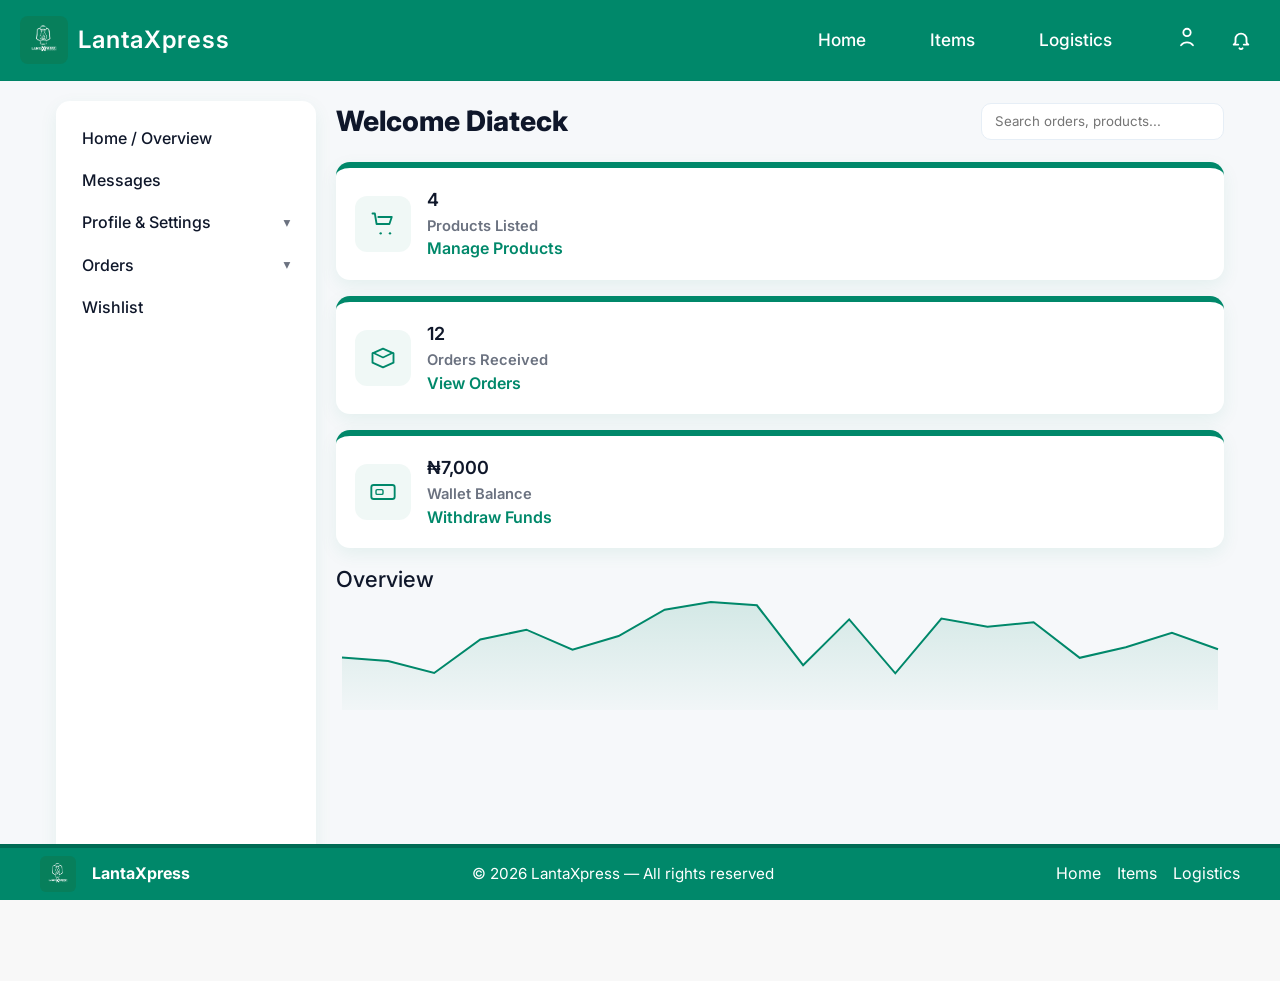
==== commit 0429a2d0: "feat(account): restore simplified account header after undo" ====
--- a/account.html
+++ b/account.html
@@ -123,29 +123,34 @@
   <link rel="stylesheet" href="typography.css">
 </head>
 <body>
-  <header class="header account">
-    <div class="header-left" style="display:flex;align-items:center;gap:0.6rem">
-      <button class="menu-btn" aria-label="Open menu" aria-expanded="false" aria-controls="main-menu">☰</button>
-      <div class="logo-area">
-        <img src="assets/lantalogo2.jpg" alt="Lanta" class="logo">
-        <span class="brand-name">LantaXpress</span>
+  <header class="header">
+    <div class="logo-area"><img src="assets/lantalogo2.jpg" alt="Lanta" class="logo"><span class="brand-name">LantaXpress</span></div>
+    <nav class="nav">
+      <ul id="main-menu">
+        <li><a href="index.html">Home</a></li>
+        <li><a href="items.html">Items</a></li>
+        <li><a href="logistics.html">Logistics</a></li>
+        <li>
+          <a href="account.html" aria-label="Account" title="Account">
+            <svg width="22" height="22" viewBox="0 0 24 24" fill="none" stroke="currentColor" stroke-width="2" stroke-linecap="round" stroke-linejoin="round" aria-hidden="true">
+              <circle cx="12" cy="7" r="4" />
+              <path d="M5.5 21a8.38 8.38 0 0 1 13 0" />
+            </svg>
+          </a>
+        </li>
+      </ul>
+      <button type="button" class="nav-close" aria-label="Close menu">✕</button>
+    </nav>
+    <div class="header-icons">
+      <div style="display:flex;align-items:center;gap:0.5rem">
+        <button class="menu-btn" aria-label="Toggle menu" aria-expanded="false" aria-controls="main-menu">☰</button>
+        <button class="notif-btn" aria-label="Notifications">
+          <svg class="notif-icon" width="22" height="22" viewBox="0 0 24 24" fill="none" stroke="currentColor" stroke-width="2" stroke-linecap="round" stroke-linejoin="round" aria-hidden="true">
+            <path d="M15 17h5l-1.405-1.405A2.032 2.032 0 0 1 18 14.158V11a6 6 0 1 0-12 0v3.159c0 .538-.214 1.055-.595 1.436L4 17h5" />
+            <path d="M13.73 21a2 2 0 0 1-3.46 0" />
+          </svg>
+        </button>
       </div>
-    </div>
-    <div class="header-actions" style="display:flex;align-items:center;gap:0.6rem">
-      <button class="notif-btn" aria-label="Notifications">
-        <svg class="notif-icon" width="22" height="22" viewBox="0 0 24 24" fill="none" stroke="currentColor" stroke-width="2" stroke-linecap="round" stroke-linejoin="round" aria-hidden="true">
-          <path d="M15 17h5l-1.405-1.405A2.032 2.032 0 0 1 18 14.158V11a6 6 0 1 0-12 0v3.159c0 .538-.214 1.055-.595 1.436L4 17h5" />
-          <path d="M13.73 21a2 2 0 0 1-3.46 0" />
-        </svg>
-        <span class="notif-badge" style="display:inline-block;min-width:20px;text-align:center;">85</span>
-      </button>
-      <button class="cart-btn" aria-label="Cart">
-        <svg class="cart-icon" width="22" height="22" viewBox="0 0 24 24" fill="none" stroke="currentColor" stroke-width="2" stroke-linecap="round" stroke-linejoin="round" aria-hidden="true">
-          <path d="M6 6h15l-1.5 9h-13z" />
-          <circle cx="9" cy="20" r="1" />
-          <circle cx="19" cy="20" r="1" />
-        </svg>
-      </button>
     </div>
   </header>
   <div id="menu-backdrop" class="menu-backdrop" aria-hidden="true"></div>
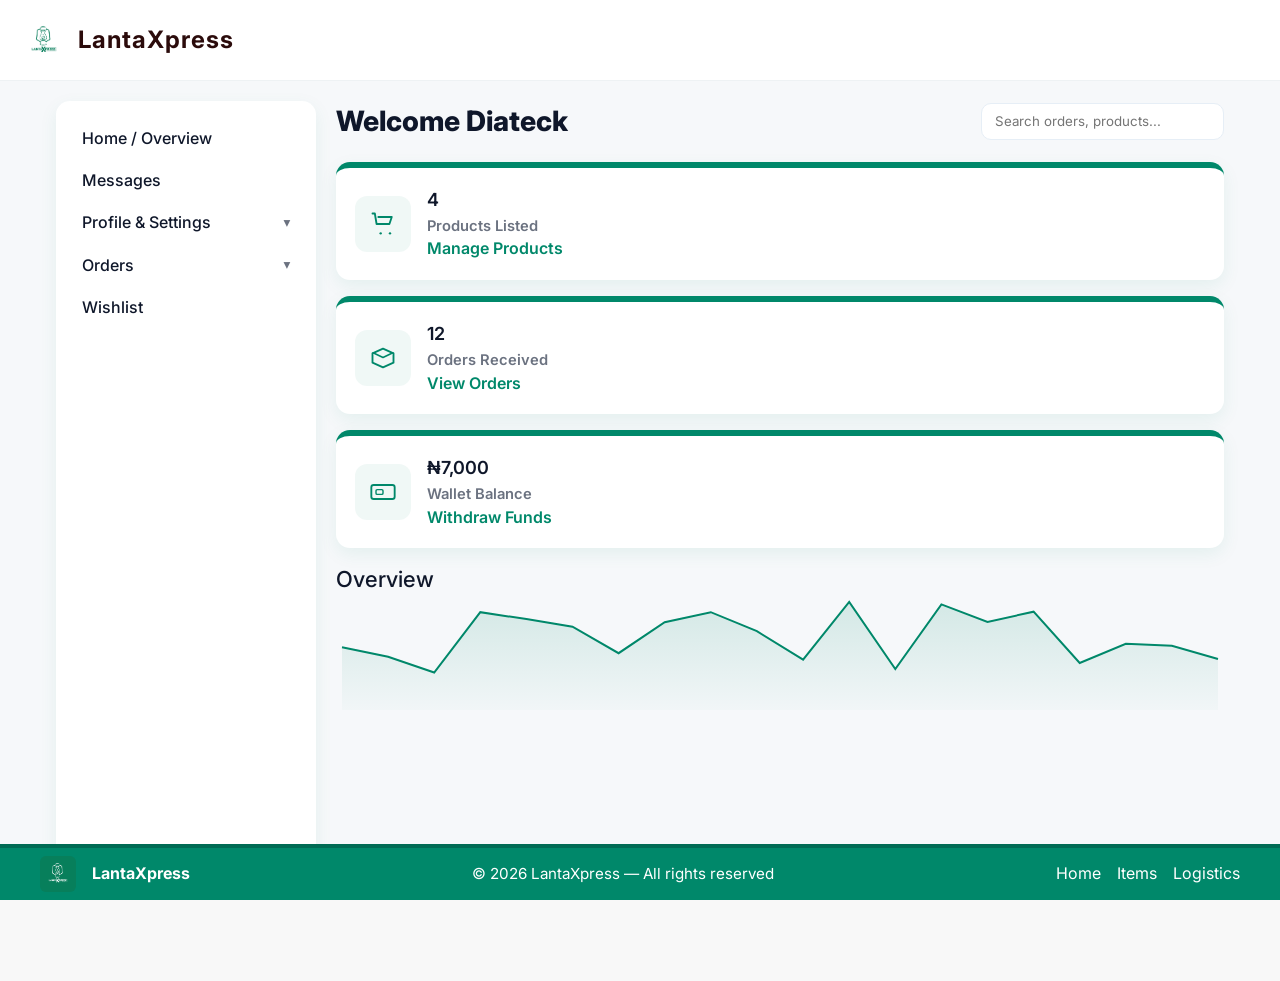
==== commit 8e460332: "style(account): white account header with second logo; black menu + bell icons" ====
--- a/account.html
+++ b/account.html
@@ -123,8 +123,8 @@
   <link rel="stylesheet" href="typography.css">
 </head>
 <body>
-  <header class="header">
-    <div class="logo-area"><img src="assets/lantalogo2.jpg" alt="Lanta" class="logo"><span class="brand-name">LantaXpress</span></div>
+  <header class="header account">
+    <div class="logo-area"><img src="assets/lantolog1.jpg" alt="Lanta" class="logo"><span class="brand-name">LantaXpress</span></div>
     <nav class="nav">
       <ul id="main-menu">
         <li><a href="index.html">Home</a></li>
--- a/style.css
+++ b/style.css
@@ -279,23 +279,6 @@
 .header.homepage .top-categories .cat.active { color: var(--green); border-bottom: 3px solid var(--green); padding-bottom: 0.25rem; }
 
 
-/* Simplified account header: professional, green background, hamburger + bell + cart */
-.header.account {
-  background: var(--green);
-  color: #fff;
-  display: flex;
-  align-items: center;
-  justify-content: space-between;
-  padding: 0.6rem 1rem;
-}
-.header.account .logo-area { display:flex; align-items:center; gap:0.6rem; }
-.header.account .menu-btn { display: block; background: transparent; border: none; color: #fff; font-size: 1.25rem; padding: 6px 8px; border-radius: 8px; cursor: pointer; }
-.header.account .brand-name { color: #fff; font-weight: 700; }
-.header.account .header-actions { display:flex; align-items:center; gap:0.5rem; }
-.header.account .notif-badge { background: #fff; color: var(--green); font-weight:700; padding: 2px 6px; border-radius: 999px; font-size: 11px; margin-left: 6px; }
-.header.account .cart-icon, .header.account .notif-icon { stroke: #fff; }
-
-
 /* Slide-out menu (desktop / tablet) */
 .menu-backdrop {
   position: fixed;
@@ -344,6 +327,20 @@
 @media (min-width: 601px) {
   .header.homepage .logo-area { cursor: pointer; }
 }
+
+/* Account header: white background, second logo, black menu + bell icons */
+.header.account {
+  background: #fff;
+  color: var(--dark);
+  border-bottom: 1px solid #eef2f4;
+}
+.header.account .logo { height: 48px; }
+.header.account .brand-name { color: var(--dark); font-weight:700; }
+.header.account .menu-btn { color: var(--dark); background: transparent; border: none; font-size: 1.15rem; }
+.header.account .notif-btn, .header.account .notif-icon { color: var(--dark); }
+.header.account .notif-icon { stroke: var(--dark); }
+.header.account .notif-badge { background: var(--green); color: #fff; font-weight:700; }
+
 
 
 /* Header icons spacing and icon styles */
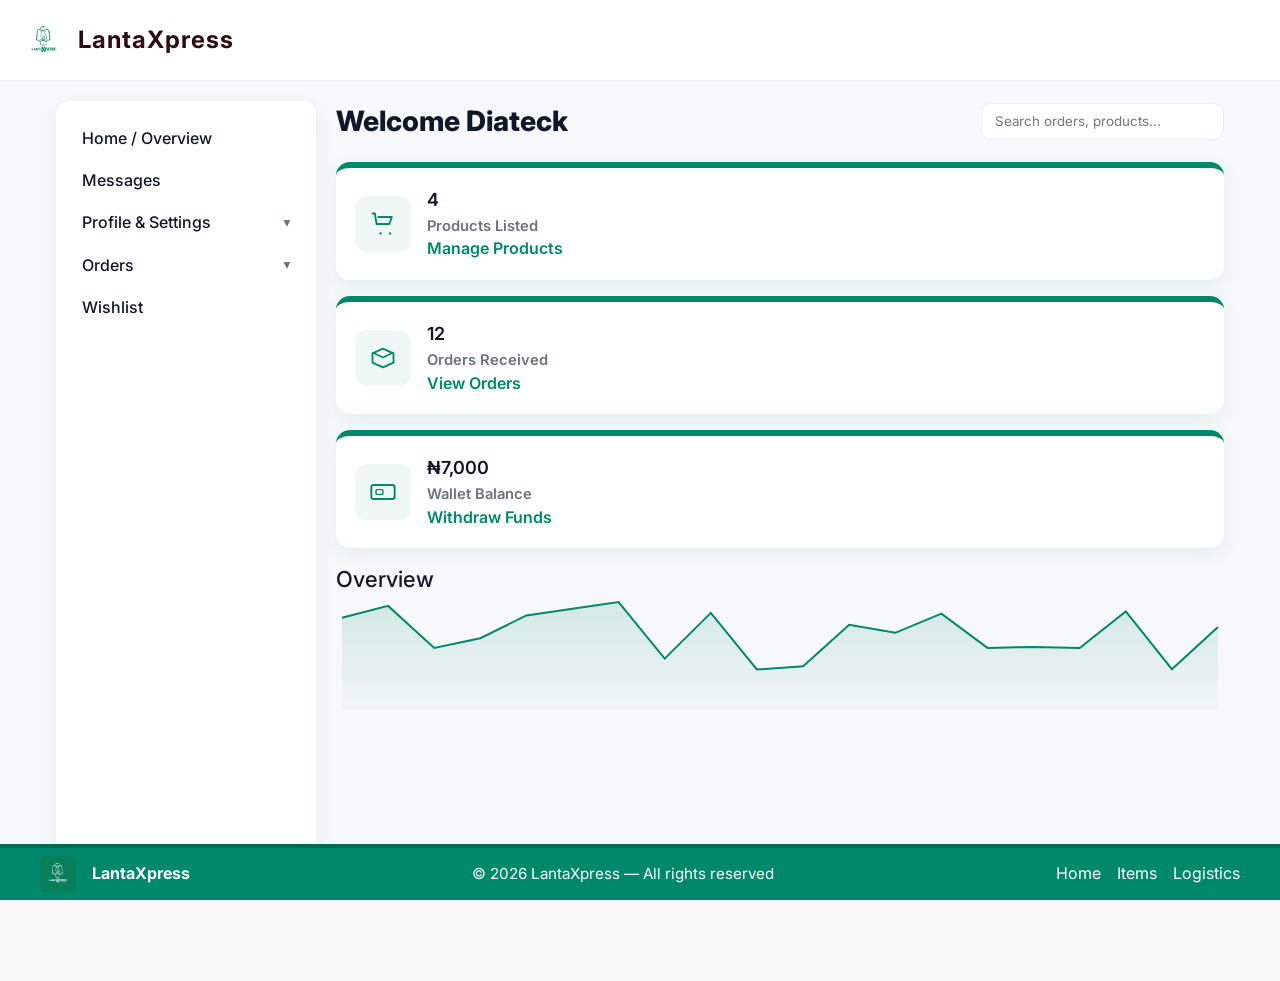
==== commit 7d5d3c07: "feat(account): place hamburger and notification bell together in header-right; styles" ====
--- a/account.html
+++ b/account.html
@@ -124,33 +124,20 @@
 </head>
 <body>
   <header class="header account">
-    <div class="logo-area"><img src="assets/lantolog1.jpg" alt="Lanta" class="logo"><span class="brand-name">LantaXpress</span></div>
-    <nav class="nav">
-      <ul id="main-menu">
-        <li><a href="index.html">Home</a></li>
-        <li><a href="items.html">Items</a></li>
-        <li><a href="logistics.html">Logistics</a></li>
-        <li>
-          <a href="account.html" aria-label="Account" title="Account">
-            <svg width="22" height="22" viewBox="0 0 24 24" fill="none" stroke="currentColor" stroke-width="2" stroke-linecap="round" stroke-linejoin="round" aria-hidden="true">
-              <circle cx="12" cy="7" r="4" />
-              <path d="M5.5 21a8.38 8.38 0 0 1 13 0" />
-            </svg>
-          </a>
-        </li>
-      </ul>
-      <button type="button" class="nav-close" aria-label="Close menu">✕</button>
-    </nav>
-    <div class="header-icons">
-      <div style="display:flex;align-items:center;gap:0.5rem">
-        <button class="menu-btn" aria-label="Toggle menu" aria-expanded="false" aria-controls="main-menu">☰</button>
-        <button class="notif-btn" aria-label="Notifications">
-          <svg class="notif-icon" width="22" height="22" viewBox="0 0 24 24" fill="none" stroke="currentColor" stroke-width="2" stroke-linecap="round" stroke-linejoin="round" aria-hidden="true">
-            <path d="M15 17h5l-1.405-1.405A2.032 2.032 0 0 1 18 14.158V11a6 6 0 1 0-12 0v3.159c0 .538-.214 1.055-.595 1.436L4 17h5" />
-            <path d="M13.73 21a2 2 0 0 1-3.46 0" />
-          </svg>
-        </button>
-      </div>
+    <div class="logo-area">
+      <img src="assets/lantolog1.jpg" alt="Lanta" class="logo">
+      <span class="brand-name">LantaXpress</span>
+    </div>
+
+    <!-- Right side: menu hamburger and notification bell grouped together -->
+    <div class="header-right">
+      <button class="menu-btn" aria-label="Toggle menu" aria-expanded="false" aria-controls="main-menu">☰</button>
+      <button class="notif-btn" aria-label="Notifications">
+        <svg class="notif-icon" width="22" height="22" viewBox="0 0 24 24" fill="none" stroke="currentColor" stroke-width="2" stroke-linecap="round" stroke-linejoin="round" aria-hidden="true">
+          <path d="M15 17h5l-1.405-1.405A2.032 2.032 0 0 1 18 14.158V11a6 6 0 1 0-12 0v3.159c0 .538-.214 1.055-.595 1.436L4 17h5" />
+          <path d="M13.73 21a2 2 0 0 1-3.46 0" />
+        </svg>
+      </button>
     </div>
   </header>
   <div id="menu-backdrop" class="menu-backdrop" aria-hidden="true"></div>
--- a/style.css
+++ b/style.css
@@ -341,6 +341,11 @@
 .header.account .notif-icon { stroke: var(--dark); }
 .header.account .notif-badge { background: var(--green); color: #fff; font-weight:700; }
 
+/* layout for right-side controls on account header */
+.header.account .header-right { display:flex; align-items:center; gap:0.6rem; margin-left: auto; }
+.header.account .header-right .menu-btn { font-size: 1.25rem; padding: 6px 8px; }
+.header.account .header-right .notif-btn { padding: 6px 8px; border-radius:8px; }
+
 
 
 /* Header icons spacing and icon styles */
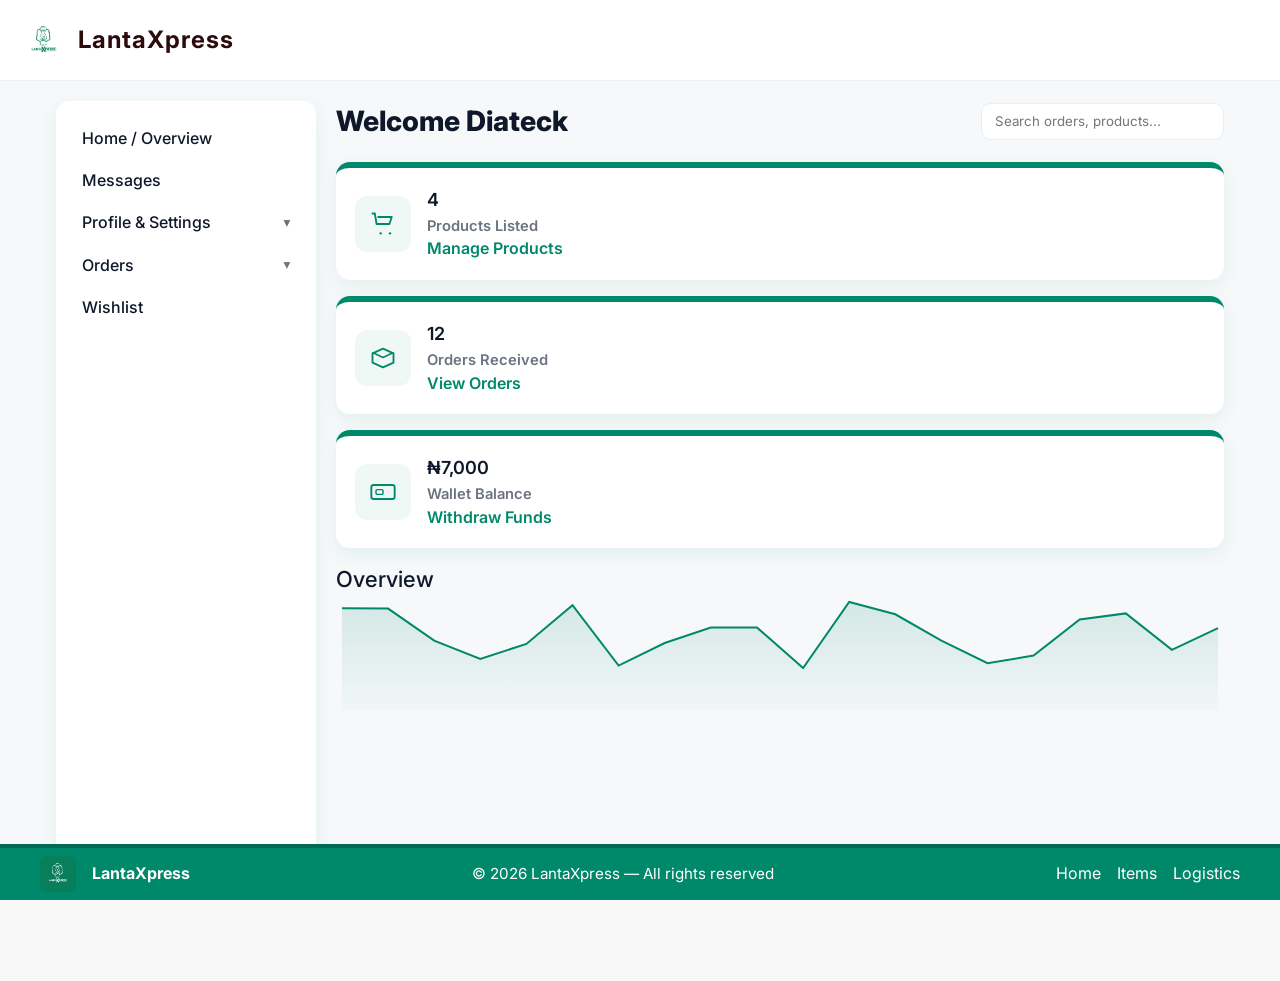
==== commit f2388bad: "chore: push requested workspace changes" ====
--- a/account.html
+++ b/account.html
@@ -124,20 +124,33 @@
 </head>
 <body>
   <header class="header account">
-    <div class="logo-area">
-      <img src="assets/lantolog1.jpg" alt="Lanta" class="logo">
-      <span class="brand-name">LantaXpress</span>
-    </div>
-
-    <!-- Right side: menu hamburger and notification bell grouped together -->
-    <div class="header-right">
-      <button class="menu-btn" aria-label="Toggle menu" aria-expanded="false" aria-controls="main-menu">☰</button>
-      <button class="notif-btn" aria-label="Notifications">
-        <svg class="notif-icon" width="22" height="22" viewBox="0 0 24 24" fill="none" stroke="currentColor" stroke-width="2" stroke-linecap="round" stroke-linejoin="round" aria-hidden="true">
-          <path d="M15 17h5l-1.405-1.405A2.032 2.032 0 0 1 18 14.158V11a6 6 0 1 0-12 0v3.159c0 .538-.214 1.055-.595 1.436L4 17h5" />
-          <path d="M13.73 21a2 2 0 0 1-3.46 0" />
-        </svg>
-      </button>
+    <div class="logo-area"><img src="assets/lantolog1.jpg" alt="Lanta" class="logo"><span class="brand-name">LantaXpress</span></div>
+    <nav class="nav">
+      <ul id="main-menu">
+        <li><a href="index.html">Home</a></li>
+        <li><a href="items.html">Items</a></li>
+        <li><a href="logistics.html">Logistics</a></li>
+        <li>
+          <a href="account.html" aria-label="Account" title="Account">
+            <svg width="22" height="22" viewBox="0 0 24 24" fill="none" stroke="currentColor" stroke-width="2" stroke-linecap="round" stroke-linejoin="round" aria-hidden="true">
+              <circle cx="12" cy="7" r="4" />
+              <path d="M5.5 21a8.38 8.38 0 0 1 13 0" />
+            </svg>
+          </a>
+        </li>
+      </ul>
+      <button type="button" class="nav-close" aria-label="Close menu">✕</button>
+    </nav>
+    <div class="header-icons">
+      <div style="display:flex;align-items:center;gap:0.5rem">
+        <button class="menu-btn" aria-label="Toggle menu" aria-expanded="false" aria-controls="main-menu">☰</button>
+        <button class="notif-btn" aria-label="Notifications">
+          <svg class="notif-icon" width="22" height="22" viewBox="0 0 24 24" fill="none" stroke="currentColor" stroke-width="2" stroke-linecap="round" stroke-linejoin="round" aria-hidden="true">
+            <path d="M15 17h5l-1.405-1.405A2.032 2.032 0 0 1 18 14.158V11a6 6 0 1 0-12 0v3.159c0 .538-.214 1.055-.595 1.436L4 17h5" />
+            <path d="M13.73 21a2 2 0 0 1-3.46 0" />
+          </svg>
+        </button>
+      </div>
     </div>
   </header>
   <div id="menu-backdrop" class="menu-backdrop" aria-hidden="true"></div>
--- a/style.css
+++ b/style.css
@@ -341,11 +341,6 @@
 .header.account .notif-icon { stroke: var(--dark); }
 .header.account .notif-badge { background: var(--green); color: #fff; font-weight:700; }
 
-/* layout for right-side controls on account header */
-.header.account .header-right { display:flex; align-items:center; gap:0.6rem; margin-left: auto; }
-.header.account .header-right .menu-btn { font-size: 1.25rem; padding: 6px 8px; }
-.header.account .header-right .notif-btn { padding: 6px 8px; border-radius:8px; }
-
 
 
 /* Header icons spacing and icon styles */
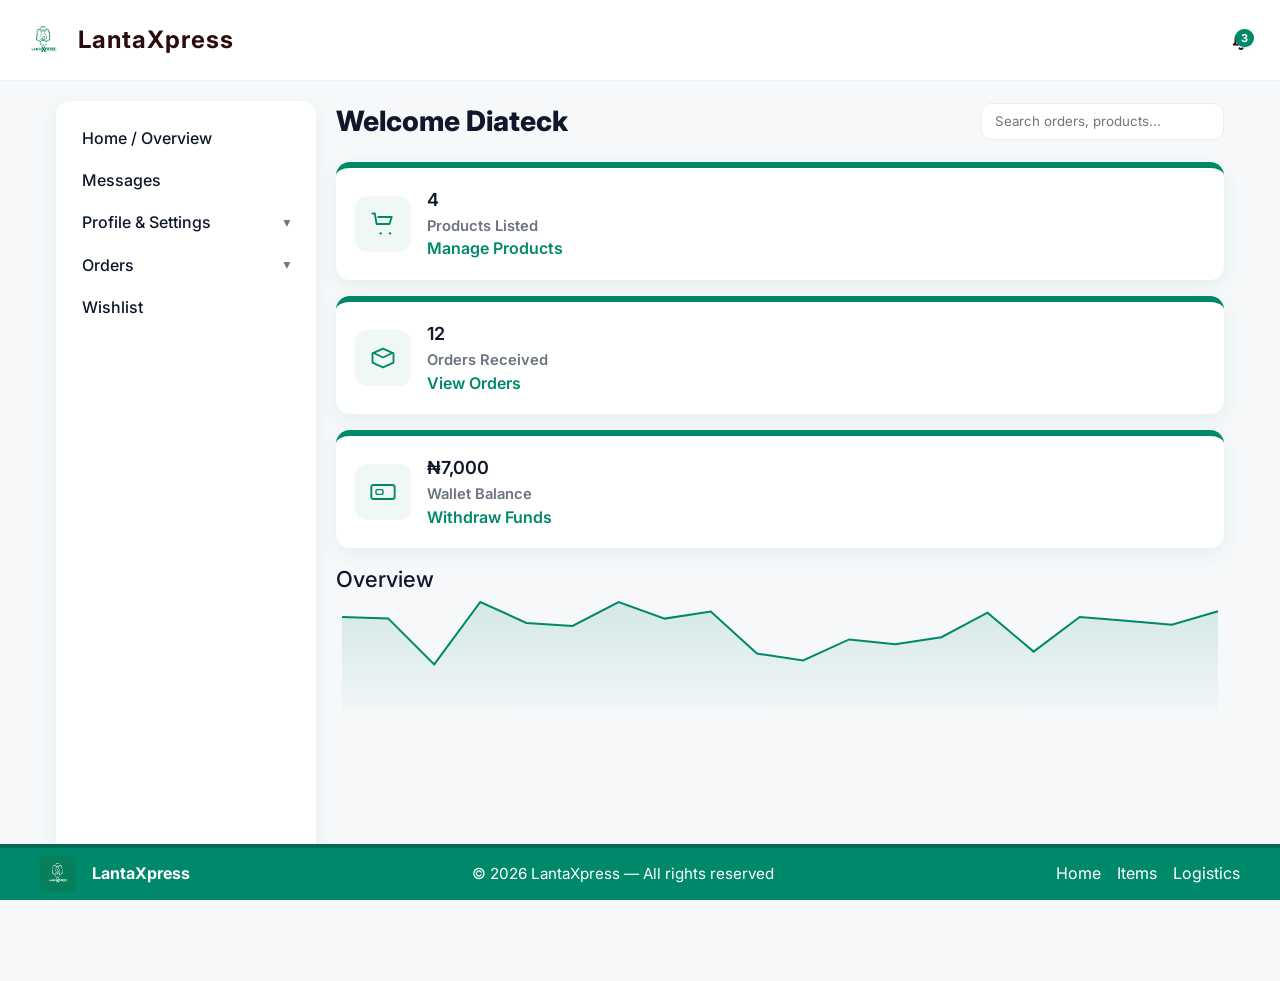
==== commit 489202b4: "feat(account): add notification bell + badge to header" ====
--- a/account.html
+++ b/account.html
@@ -144,11 +144,12 @@
     <div class="header-icons">
       <div style="display:flex;align-items:center;gap:0.5rem">
         <button class="menu-btn" aria-label="Toggle menu" aria-expanded="false" aria-controls="main-menu">☰</button>
-        <button class="notif-btn" aria-label="Notifications">
+        <button class="notif-btn" aria-label="Notifications" title="Notifications" aria-live="polite">
           <svg class="notif-icon" width="22" height="22" viewBox="0 0 24 24" fill="none" stroke="currentColor" stroke-width="2" stroke-linecap="round" stroke-linejoin="round" aria-hidden="true">
             <path d="M15 17h5l-1.405-1.405A2.032 2.032 0 0 1 18 14.158V11a6 6 0 1 0-12 0v3.159c0 .538-.214 1.055-.595 1.436L4 17h5" />
             <path d="M13.73 21a2 2 0 0 1-3.46 0" />
           </svg>
+          <span class="notif-badge" data-count="3" aria-hidden="false">3</span>
         </button>
       </div>
     </div>
--- a/style.css
+++ b/style.css
@@ -337,9 +337,34 @@
 .header.account .logo { height: 48px; }
 .header.account .brand-name { color: var(--dark); font-weight:700; }
 .header.account .menu-btn { color: var(--dark); background: transparent; border: none; font-size: 1.15rem; }
-.header.account .notif-btn, .header.account .notif-icon { color: var(--dark); }
-.header.account .notif-icon { stroke: var(--dark); }
-.header.account .notif-badge { background: var(--green); color: #fff; font-weight:700; }
+ .header.account .notif-btn, .header.account .notif-icon { color: var(--dark); }
+ .header.account .notif-icon { stroke: var(--dark); }
+ .header.account .notif-badge { background: var(--green); color: #fff; font-weight:700; }
+
+/* Notification badge positioning for account header */
+.header.account .notif-btn { position: relative; }
+.header.account .notif-btn .notif-icon { stroke: var(--dark) !important; color: var(--dark) !important; }
+.header.account .notif-badge {
+  position: absolute;
+  top: 6px;
+  right: 6px;
+  background: var(--green);
+  color: #fff;
+  font-size: 11px;
+  padding: 2px 6px;
+  border-radius: 999px;
+  font-weight: 700;
+  line-height: 1;
+  min-width: 18px;
+  height: 18px;
+  display: inline-flex;
+  align-items: center;
+  justify-content: center;
+  box-shadow: 0 1px 3px rgba(0,0,0,0.12);
+}
+
+/* Keep the default green-header (homepage) variant with white icon */
+.header .notif-btn .notif-icon { stroke: #fff !important; }
 
 
 
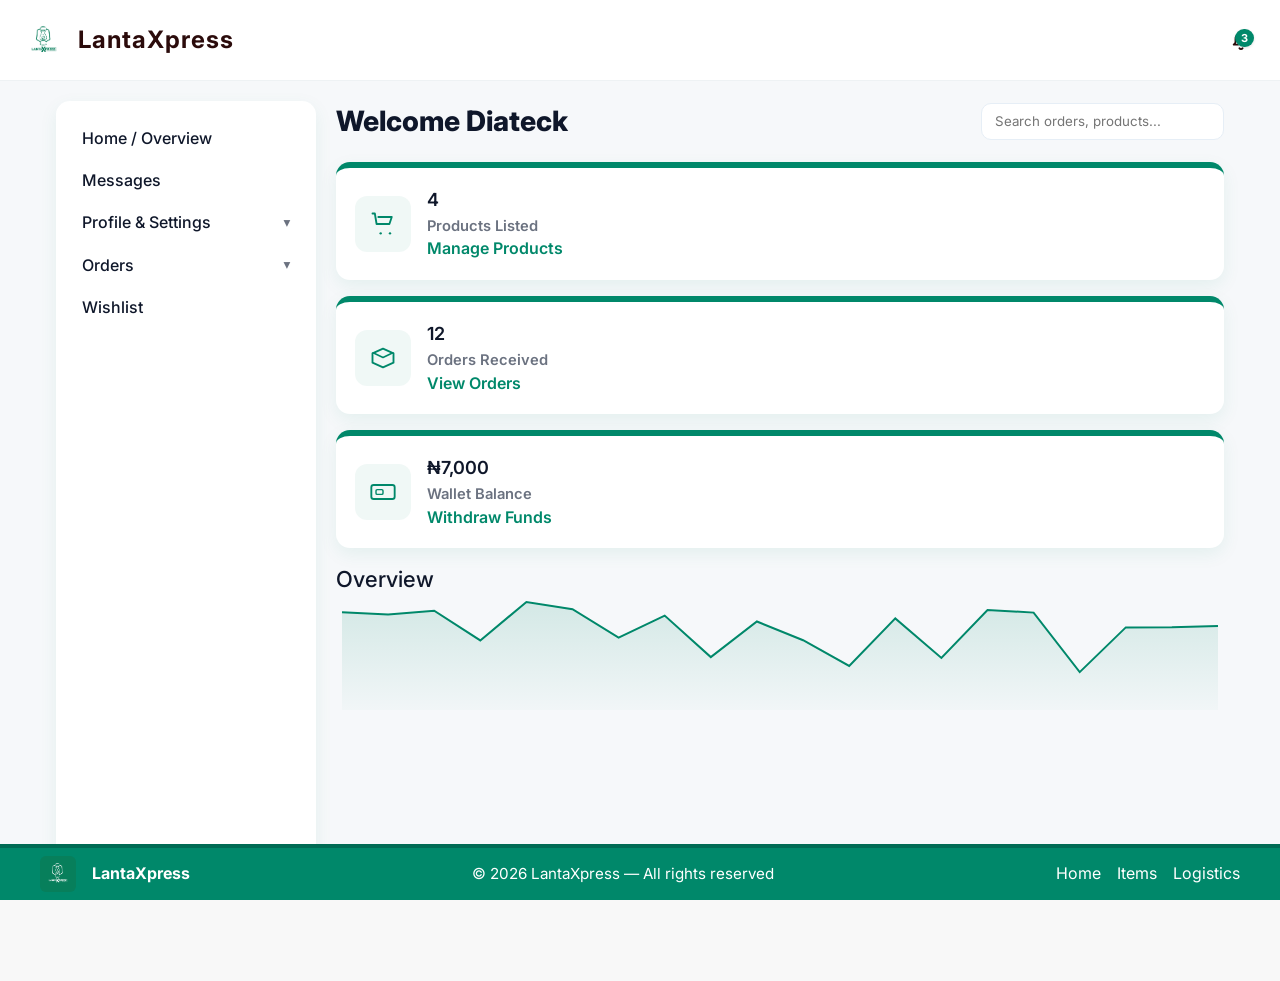
==== commit 5287b359: "feat(nav): add slide-menu to account page and bind logo to open it on desktop" ====
--- a/account.html
+++ b/account.html
@@ -155,6 +155,17 @@
     </div>
   </header>
   <div id="menu-backdrop" class="menu-backdrop" aria-hidden="true"></div>
+  <div id="slide-menu" class="slide-menu" aria-hidden="true">
+    <button class="slide-close" aria-label="Close menu">✕</button>
+    <nav class="slide-nav">
+      <ul>
+        <li><a href="index.html">Home</a></li>
+        <li><a href="items.html">Items</a></li>
+        <li><a href="logistics.html">Logistics</a></li>
+        <li><a href="account.html">Account</a></li>
+      </ul>
+    </nav>
+  </div>
 
   <main class="container">
     <div id="account-dashboard" class="ax-layout">
